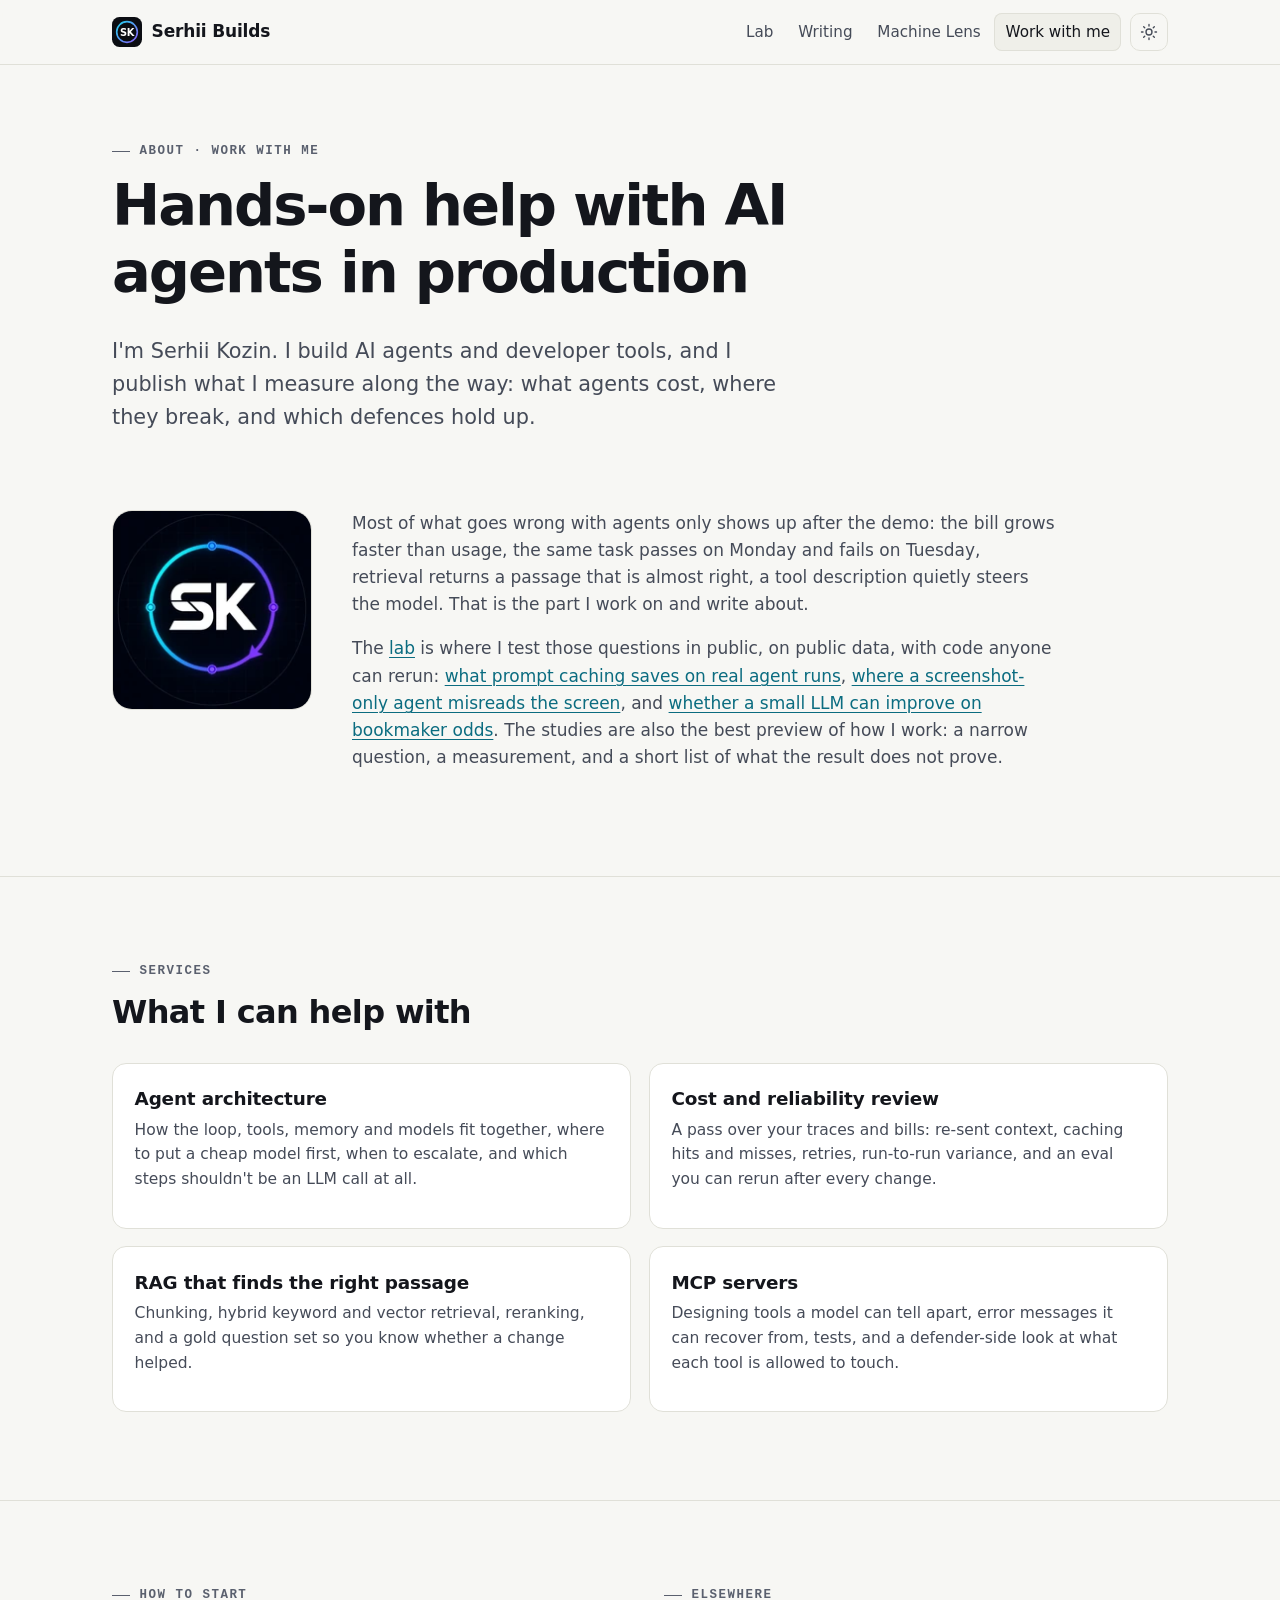
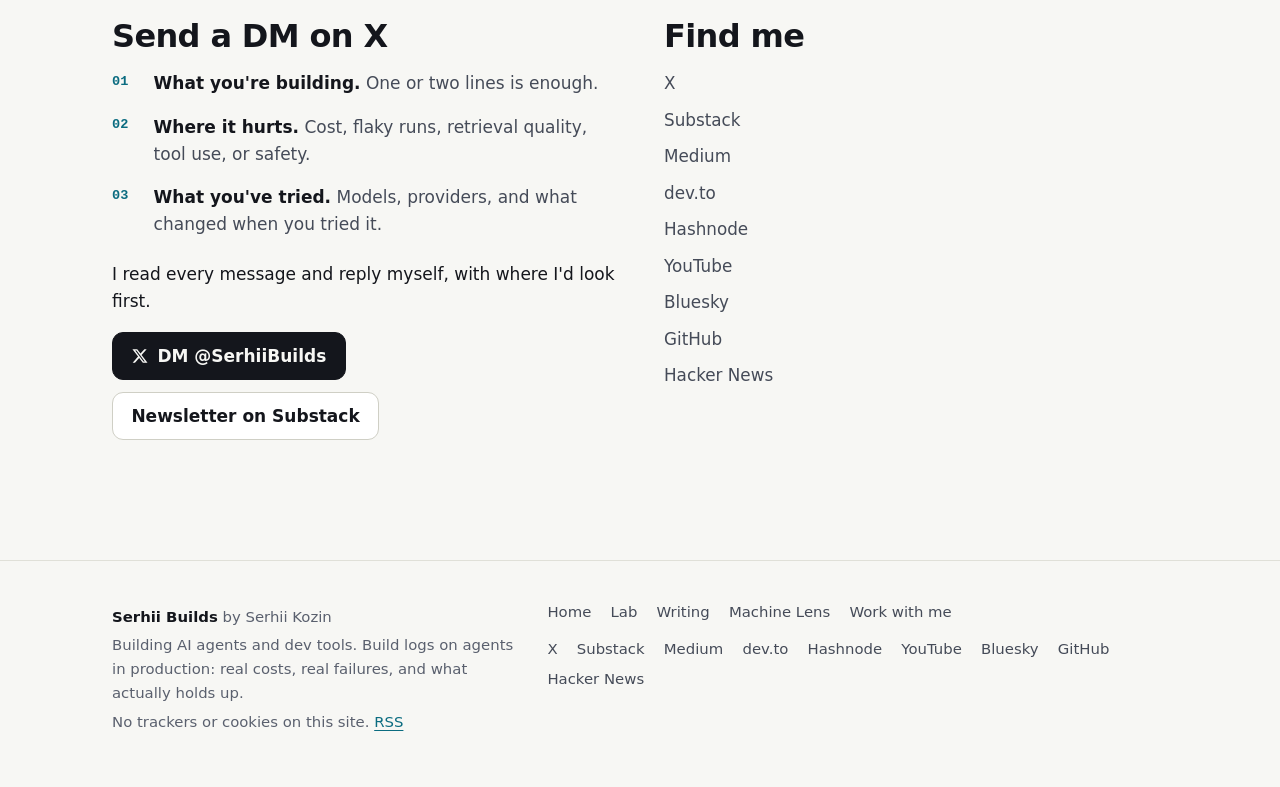
==== about/index.html @ 40eb25e0 "Publish Serhii Builds site" ====
<!doctype html>
<html lang="en">
<head>
<meta charset="utf-8">
<meta name="viewport" content="width=device-width,initial-scale=1">
<title>AI agent consulting: architecture, RAG, MCP · Serhii Builds</title>
<meta name="description" content="Hands-on help with AI agents in production: agent architecture, cost and reliability reviews, RAG retrieval and MCP server design. Start with a DM on X.">
<meta name="author" content="Serhii Kozin">
<link rel="canonical" href="https://serhii-kozin-mobile.github.io/about/">
<meta name="robots" content="index,follow,max-image-preview:large">
<meta property="og:type" content="website">
<meta property="og:site_name" content="Serhii Builds">
<meta property="og:locale" content="en_US">
<meta property="og:title" content="AI agent consulting: architecture, RAG, MCP">
<meta property="og:description" content="Hands-on help with AI agents in production: agent architecture, cost and reliability reviews, RAG retrieval and MCP server design. Start with a DM on X.">
<meta property="og:url" content="https://serhii-kozin-mobile.github.io/about/">
<meta property="og:image" content="https://serhii-kozin-mobile.github.io/og/about.png">
<meta property="og:image:type" content="image/png">
<meta property="og:image:width" content="1200">
<meta property="og:image:height" content="630">
<meta property="og:image:alt" content="Work with Serhii Kozin: agent architecture, cost and reliability reviews, RAG and MCP servers.">
<meta name="twitter:card" content="summary_large_image">
<meta name="twitter:site" content="@SerhiiBuilds">
<meta name="twitter:creator" content="@SerhiiBuilds">
<meta name="twitter:title" content="AI agent consulting: architecture, RAG, MCP">
<meta name="twitter:description" content="Hands-on help with AI agents in production: agent architecture, cost and reliability reviews, RAG retrieval and MCP server design. Start with a DM on X.">
<meta name="twitter:image" content="https://serhii-kozin-mobile.github.io/og/about.png">
<meta name="twitter:image:alt" content="Work with Serhii Kozin: agent architecture, cost and reliability reviews, RAG and MCP servers.">
<script type="application/ld+json">{"@context":"https://schema.org","@graph":[{"@type":"Person","@id":"https://serhii-kozin-mobile.github.io/#person","name":"Serhii Kozin","alternateName":"Serhii Builds","url":"https://serhii-kozin-mobile.github.io/about/","jobTitle":"AI agent developer","description":"Builds AI agents and developer tools, and publishes reproducible studies on what agents in production cost and where they break.","knowsAbout":["AI agents","LLM evaluation","Retrieval-augmented generation","Model Context Protocol","Prompt caching","Computer-use agents","LLM cost optimization"],"sameAs":["https://x.com/SerhiiBuilds","https://serhiibuilds.substack.com","https://medium.com/@serhiibuilds","https://dev.to/serhiibuilds","https://serhiibuilds.hashnode.dev","https://www.youtube.com/@serhii.builds","https://bsky.app/profile/serhiibuilds.bsky.social","https://github.com/serhii-kozin-mobile","https://news.ycombinator.com/user?id=serhiibuilds","https://substack.com/@serhiibuilds"]},{"@type":"WebSite","@id":"https://serhii-kozin-mobile.github.io/#website","url":"https://serhii-kozin-mobile.github.io/","name":"Serhii Builds","alternateName":["SerhiiBuilds","Serhii Kozin"],"description":"Building AI agents and dev tools. Build logs on agents in production: real costs, real failures, and what actually holds up.","inLanguage":"en","publisher":{"@id":"https://serhii-kozin-mobile.github.io/#person"}},{"@type":"AboutPage","@id":"https://serhii-kozin-mobile.github.io/about/#webpage","url":"https://serhii-kozin-mobile.github.io/about/","name":"Hands-on help with AI agents in production","description":"Hands-on help with AI agents in production: agent architecture, cost and reliability reviews, RAG retrieval and MCP server design. Start with a DM on X.","isPartOf":{"@id":"https://serhii-kozin-mobile.github.io/#website"},"inLanguage":"en","mainEntity":{"@id":"https://serhii-kozin-mobile.github.io/#person"},"breadcrumb":{"@id":"https://serhii-kozin-mobile.github.io/about/#breadcrumb"}},{"@type":"BreadcrumbList","@id":"https://serhii-kozin-mobile.github.io/about/#breadcrumb","itemListElement":[{"@type":"ListItem","position":1,"name":"Home","item":"https://serhii-kozin-mobile.github.io/"},{"@type":"ListItem","position":2,"name":"Work with me","item":"https://serhii-kozin-mobile.github.io/about/"}]}]}</script>
<meta name="theme-color" content="#0b0d12" media="(prefers-color-scheme: dark)">
<meta name="theme-color" content="#f7f7f4" media="(prefers-color-scheme: light)">
<link rel="icon" href="/favicon.ico" sizes="48x48">
<link rel="icon" href="/favicon.svg" type="image/svg+xml">
<link rel="apple-touch-icon" href="/apple-touch-icon.png">
<link rel="manifest" href="/site.webmanifest">
<link rel="alternate" type="application/rss+xml" title="Serhii Builds" href="/feed.xml">
<link rel="me" href="https://x.com/SerhiiBuilds">
<script>document.documentElement.classList.add("js");try{var t=localStorage.getItem("theme");if(t)document.documentElement.setAttribute("data-theme",t)}catch(e){}</script>
<style>:root{--bg:#0b0d12;--bg-2:#11141b;--card:#141823;--line:#252b3a;--line-2:#323a4e;--ink:#e8ebf2;--ink-2:#aab2c5;--ink-3:#7d869b;--accent:#4fd1e8;--accent-2:#9b7bff;--accent-ink:#05131a;--good:#5ee0a0;--warn:#ffb86b;--paper:#ffffff;--radius:14px;--sans:system-ui,-apple-system,"Segoe UI",Roboto,"Helvetica Neue",Arial,sans-serif;--mono:ui-monospace,SFMono-Regular,"SF Mono",Menlo,Consolas,"Liberation Mono",monospace;--max:1120px;color-scheme:dark}@media (prefers-color-scheme:light){:root:not([data-theme="dark"]){--bg:#f7f7f4;--bg-2:#efefe9;--card:#ffffff;--line:#e0e0d8;--line-2:#cfcfc5;--ink:#14161c;--ink-2:#454b58;--ink-3:#5a606e;--accent:#0b6c80;--accent-2:#6a46e5;--accent-ink:#ffffff;--good:#0e7646;--warn:#a85a00;color-scheme:light}}:root[data-theme="light"]{--bg:#f7f7f4;--bg-2:#efefe9;--card:#ffffff;--line:#e0e0d8;--line-2:#cfcfc5;--ink:#14161c;--ink-2:#454b58;--ink-3:#5a606e;--accent:#0b6c80;--accent-2:#6a46e5;--accent-ink:#ffffff;--good:#0e7646;--warn:#a85a00;color-scheme:light}*{box-sizing:border-box}html{-webkit-text-size-adjust:100%;scroll-padding-top:5rem}body{margin:0;background:var(--bg);color:var(--ink);font:17px/1.6 var(--sans);text-rendering:optimizeLegibility;-webkit-font-smoothing:antialiased}img{max-width:100%;height:auto;display:block}a{color:var(--accent);text-underline-offset:.2em;text-decoration-thickness:1px}a:hover{text-decoration-thickness:2px}:focus-visible{outline:2px solid var(--accent);outline-offset:3px;border-radius:4px}code{font-family:var(--mono);font-size:.88em;background:var(--bg-2);border:1px solid var(--line);padding:.05em .35em;border-radius:5px}h1,h2,h3{line-height:1.15;letter-spacing:-.02em;margin:0 0 .5em;font-weight:700}h1{font-size:clamp(2.1rem,5.2vw,3.6rem);letter-spacing:-.035em}h2{font-size:clamp(1.5rem,3vw,2rem)}h3{font-size:1.15rem;letter-spacing:-.01em}p{margin:0 0 1em}.wrap{max-width:var(--max);margin:0 auto;padding:0 clamp(1.1rem,4vw,2rem)}.skip{position:absolute;left:-999px;top:0;background:var(--accent);color:var(--accent-ink);padding:.6rem 1rem;z-index:100;border-radius:0 0 8px 0}.skip:focus{left:0}.sr{position:absolute!important;width:1px;height:1px;overflow:hidden;clip:rect(0 0 0 0);white-space:nowrap}.site-head{position:sticky;top:0;z-index:20;background:color-mix(in srgb,var(--bg) 86%,transparent);backdrop-filter:saturate(1.4) blur(10px);-webkit-backdrop-filter:saturate(1.4) blur(10px);border-bottom:1px solid var(--line)}.site-head .wrap{display:flex;align-items:center;gap:1rem;min-height:64px}.brand{display:flex;align-items:center;gap:.6rem;color:var(--ink);text-decoration:none;font-weight:700;letter-spacing:-.01em;white-space:nowrap}.brand svg{width:30px;height:30px;flex:none}.nav{margin-left:auto;display:flex;align-items:center;gap:.15rem}.nav a{color:var(--ink-2);text-decoration:none;padding:.45rem .7rem;border-radius:8px;font-size:.95rem}.nav a:hover{color:var(--ink);background:var(--bg-2)}.nav a[aria-current="page"]{color:var(--ink);background:var(--bg-2);box-shadow:inset 0 0 0 1px var(--line)}.theme-btn{margin-left:.4rem;width:38px;height:38px;border-radius:10px;border:1px solid var(--line);background:transparent;color:var(--ink-2);cursor:pointer;display:grid;place-items:center}.theme-btn:hover{color:var(--ink);border-color:var(--line-2)}.theme-btn svg{width:18px;height:18px}.menu-btn{display:none}@media (max-width:760px){.menu-btn{display:grid;margin-left:auto}.nav{display:none;position:absolute;top:64px;left:0;right:0;flex-direction:column;align-items:stretch;background:var(--bg);border-bottom:1px solid var(--line);padding:.5rem clamp(1.1rem,4vw,2rem) 1rem}.nav.open{display:flex}.nav a{padding:.75rem .6rem;font-size:1.05rem}.theme-btn.in-nav{margin:.4rem 0 0}}html:not(.js) .menu-btn{display:none}@media (max-width:760px){html:not(.js) .nav{display:flex;position:static;flex-direction:row;flex-wrap:wrap;border:0;padding:0}}main{display:block}.section{padding:clamp(3rem,7vw,5.5rem) 0;border-top:1px solid var(--line)}.section:first-child{border-top:0}.eyebrow{font:600 .78rem/1 var(--mono);letter-spacing:.12em;text-transform:uppercase;color:var(--ink-3);margin:0 0 1rem;display:flex;align-items:center;gap:.6rem}.eyebrow::before{content:"";width:18px;height:1px;background:currentColor}.lead{font-size:clamp(1.1rem,2vw,1.3rem);color:var(--ink-2);max-width:42rem}.muted{color:var(--ink-3)}.sec-head{display:flex;justify-content:space-between;align-items:end;gap:1rem;margin-bottom:1.8rem;flex-wrap:wrap}.sec-head h2{margin:0}.more{font-weight:600;text-decoration:none;white-space:nowrap}.more::after{content:" →"}.hero{position:relative;padding:clamp(3.5rem,9vw,7rem) 0 clamp(3rem,7vw,5rem);overflow:hidden}.hero::before{content:"";position:absolute;inset:0;background-image:linear-gradient(var(--line) 1px,transparent 1px),linear-gradient(90deg,var(--line) 1px,transparent 1px);background-size:48px 48px;mask-image:radial-gradient(ellipse 70% 80% at 75% 30%,#000 10%,transparent 70%);-webkit-mask-image:radial-gradient(ellipse 70% 80% at 75% 30%,#000 10%,transparent 70%);opacity:.55;pointer-events:none}.hero .wrap{position:relative}.hero h1{max-width:17ch}.hero-grid{display:grid;grid-template-columns:1.35fr 1fr;gap:3rem;align-items:center}@media (max-width:980px){.hero-grid{grid-template-columns:1fr}}.runlog{background:#07090d;color:#cdd5e4;border:1px solid #232a3a;border-radius:14px;font:500 .84rem/1.75 var(--mono);box-shadow:0 30px 70px -35px rgba(0,0,0,.6);overflow:hidden}.runlog .bar{display:flex;gap:.4rem;padding:.7rem .9rem;border-bottom:1px solid #1b2130;background:#0c0f15}.runlog .bar i{width:10px;height:10px;border-radius:50%;background:#2a3142}.runlog .bar span{margin-left:.5rem;color:#6f7890;font-size:.75rem}.runlog pre{margin:0;padding:1rem 1.1rem 1.1rem;white-space:pre-wrap;font:inherit}.runlog .c{color:#6f7890}.runlog .p{color:#4fd1e8}.runlog .v{color:#fff;font-weight:700}.runlog .ok{color:#5ee0a0}.runlog a{color:#9b7bff}.hero h1 em{font-style:normal;background:linear-gradient(90deg,var(--accent),var(--accent-2));-webkit-background-clip:text;background-clip:text;color:transparent}.hero .lead{margin:1.2rem 0 2rem}.btns{display:flex;flex-wrap:wrap;gap:.75rem}.btn{display:inline-flex;align-items:center;gap:.5rem;padding:.8rem 1.15rem;border-radius:11px;font-weight:650;text-decoration:none;border:1px solid var(--line-2);color:var(--ink);background:var(--card);line-height:1.2}.btn:hover{border-color:var(--ink-3)}.btn.primary{background:var(--ink);color:var(--bg);border-color:var(--ink)}.btn.primary:hover{opacity:.9}.btn svg{width:18px;height:18px}.hero-meta{margin-top:2.4rem;display:flex;flex-wrap:wrap;gap:.5rem 1.4rem;font:500 .85rem/1.4 var(--mono);color:var(--ink-3)}.hero-meta span::before{content:"▸ ";color:var(--accent)}.grid{display:grid;gap:1.1rem}.grid.three{grid-template-columns:repeat(auto-fit,minmax(290px,1fr))}.grid.two{grid-template-columns:repeat(2,1fr)}@media (max-width:700px){.grid.two{grid-template-columns:1fr}}.card{background:var(--card);border:1px solid var(--line);border-radius:var(--radius);padding:1.35rem 1.35rem 1.25rem;display:flex;flex-direction:column;position:relative}a.card{color:inherit;text-decoration:none;transition:border-color .15s,transform .15s}a.card:hover{border-color:var(--line-2);transform:translateY(-2px)}@media (prefers-reduced-motion:reduce){a.card,a.card:hover{transition:none;transform:none}}.receipt-top{display:flex;justify-content:space-between;gap:.5rem;font:500 .75rem/1.3 var(--mono);color:var(--ink-3);letter-spacing:.04em;text-transform:uppercase;padding-bottom:.9rem;margin-bottom:1rem;border-bottom:1px dashed var(--line-2)}.big{font:700 clamp(1.9rem,4vw,2.5rem)/1.05 var(--mono);letter-spacing:-.04em;margin:0 0 .6rem;color:var(--ink)}.big.grad{background:linear-gradient(90deg,var(--accent),var(--accent-2));-webkit-background-clip:text;background-clip:text;color:transparent}.card h3,.card h2{margin:.2rem 0 .5rem;font-size:1.15rem;letter-spacing:-.01em}.card p{color:var(--ink-2);font-size:.97rem}.card p.big{font-size:clamp(1.7rem,3.4vw,2.3rem);color:var(--ink);white-space:nowrap}.card p.big.long{font-size:clamp(1.35rem,2.4vw,1.75rem);line-height:1.35}.card .foot{margin-top:auto;padding-top:.8rem;font-size:.9rem;color:var(--ink-3);display:flex;justify-content:space-between;gap:.5rem;flex-wrap:wrap}.pill{display:inline-flex;align-items:center;gap:.35rem;font:600 .72rem/1 var(--mono);letter-spacing:.05em;text-transform:uppercase;padding:.35rem .55rem;border-radius:999px;border:1px solid var(--line-2);color:var(--ink-2);white-space:nowrap}.pill.ok{color:var(--good);border-color:color-mix(in srgb,var(--good) 40%,transparent)}.pill.dev{color:var(--warn);border-color:color-mix(in srgb,var(--warn) 45%,transparent)}.pill.ok::before,.pill.dev::before{content:"";width:6px;height:6px;border-radius:50%;background:currentColor}.tags{display:flex;flex-wrap:wrap;gap:.4rem;margin:.2rem 0 0;padding:0;list-style:none}.tags li{font:500 .75rem/1 var(--mono);color:var(--ink-3);padding:.3rem .5rem;border-radius:6px;background:var(--bg-2)}.list{list-style:none;margin:0;padding:0;border-top:1px solid var(--line)}.list li{padding:1.1rem 0;border-bottom:1px solid var(--line);display:grid;grid-template-columns:8.5rem 1fr;gap:.3rem 1.2rem;align-items:baseline}.list .date{font:500 .85rem/1.4 var(--mono);color:var(--ink-3)}.list h3{margin:0;font-size:1.1rem}.list h3 a{color:var(--ink);text-decoration:none}.list h3 a:hover{color:var(--accent)}.list p{grid-column:2;margin:.15rem 0 0;color:var(--ink-2);font-size:.97rem}.list .links{grid-column:2;display:flex;gap:.9rem;flex-wrap:wrap;font-size:.92rem;margin-top:.35rem}@media (max-width:620px){.list li{grid-template-columns:1fr}.list p,.list .links{grid-column:1}}.features{display:grid;grid-template-columns:repeat(auto-fit,minmax(240px,1fr));gap:1.6rem 2rem;margin:0;padding:0;list-style:none}.features li{border-left:2px solid var(--line-2);padding:0 0 0 1rem}.features h3{margin:0 0 .35rem;font-size:1.05rem}.features p{color:var(--ink-2);margin:0;font-size:.96rem}.features .num{font:600 .78rem/1 var(--mono);color:var(--accent);display:block;margin-bottom:.55rem}.cta{background:linear-gradient(135deg,color-mix(in srgb,var(--accent) 14%,var(--card)),color-mix(in srgb,var(--accent-2) 14%,var(--card)));border:1px solid var(--line-2);border-radius:20px;padding:clamp(1.6rem,4vw,2.8rem);display:grid;grid-template-columns:1.4fr 1fr;gap:1.5rem 2.5rem;align-items:center}.cta h2{margin-bottom:.4rem}.cta p{color:var(--ink-2);margin:0}.cta .btns{justify-content:flex-end}@media (max-width:760px){.cta{grid-template-columns:1fr}.cta .btns{justify-content:flex-start}}.page-head{padding-top:clamp(3rem,7vw,5rem);padding-bottom:clamp(1.5rem,3vw,2.5rem)}.page-head h1{max-width:22ch}.page-head.study h1{font-size:clamp(1.9rem,4.4vw,3rem);max-width:26ch}.meta-row{display:flex;flex-wrap:wrap;gap:.6rem 1rem;align-items:center;margin-top:1.2rem;font:500 .85rem/1.4 var(--mono);color:var(--ink-3)}.prose{max-width:44rem}.prose h2{font-size:1.45rem;margin:2.6rem 0 .8rem}.prose ul{padding-left:1.2rem;margin:0 0 1.2rem}.prose li{margin:.45rem 0;color:var(--ink-2)}.prose li strong{color:var(--ink)}.prose p{color:var(--ink-2)}.headline{border:1px solid var(--line);background:var(--card);border-radius:var(--radius);padding:1.4rem 1.5rem;margin:0 0 2rem;max-width:44rem}.headline .big{font-size:clamp(2.2rem,6vw,3.2rem)}.headline p{margin:0;color:var(--ink-2)}figure{margin:2rem 0}.chart img{margin:0 auto}.chart{background:var(--paper);border-radius:12px;padding:clamp(.4rem,1.5vw,1rem);border:1px solid var(--line)}figcaption{font-size:.9rem;color:var(--ink-3);margin-top:.6rem}.wide{max-width:60rem}.note{border-left:3px solid var(--warn);background:var(--bg-2);padding:1rem 1.2rem;border-radius:0 10px 10px 0;color:var(--ink-2);max-width:44rem;font-size:.96rem}.note strong{color:var(--ink)}.two-col{display:grid;grid-template-columns:1fr 1fr;gap:2rem 3rem}@media (max-width:820px){.two-col{grid-template-columns:1fr}}.back{font-size:.92rem;text-decoration:none}.back::before{content:"← "}.ml-hero{display:grid;grid-template-columns:1.1fr 1fr;gap:2.5rem;align-items:center}@media (max-width:880px){.ml-hero{grid-template-columns:1fr}}.mock{background:var(--card);border:1px solid var(--line-2);border-radius:16px;padding:1.1rem;box-shadow:0 30px 60px -30px rgba(0,0,0,.45)}.mock-bar{display:flex;gap:.4rem;margin-bottom:1rem}.mock-bar i{width:10px;height:10px;border-radius:50%;background:var(--line-2)}.mock-row{display:grid;grid-template-columns:5.5rem 1fr;gap:.8rem;align-items:center;margin:.85rem 0;font:500 .82rem/1 var(--mono);color:var(--ink-2)}.mock-track{height:12px;border-radius:6px;background:var(--bg-2);overflow:hidden;display:flex}.mock-track span{display:block;height:100%}.mock-cap{font-size:.8rem;color:var(--ink-3);margin-top:1rem;font-family:var(--mono)}.faq dt{font-weight:650;margin-top:1.3rem}.faq dd{margin:.3rem 0 0;color:var(--ink-2)}.about-grid{display:grid;grid-template-columns:200px 1fr;gap:2.5rem;align-items:start}.about-grid img{border-radius:20px;border:1px solid var(--line)}@media (max-width:700px){.about-grid{grid-template-columns:1fr}.about-grid img{width:120px}}.steps{counter-reset:s;list-style:none;padding:0;margin:0;display:grid;gap:1rem}.steps li{counter-increment:s;padding-left:2.6rem;position:relative;color:var(--ink-2)}.steps li::before{content:counter(s,decimal-leading-zero);position:absolute;left:0;top:.05rem;font:600 .85rem/1.6 var(--mono);color:var(--accent)}.steps strong{color:var(--ink)}.site-foot{border-top:1px solid var(--line);padding:2.5rem 0 3rem;margin-top:2rem;font-size:.93rem;color:var(--ink-3)}.foot-grid{display:grid;grid-template-columns:1.3fr 2fr;gap:2rem}@media (max-width:760px){.foot-grid{grid-template-columns:1fr}}.social{display:flex;flex-wrap:wrap;gap:.4rem 1.2rem;list-style:none;margin:0;padding:0}.social a{color:var(--ink-2);text-decoration:none}.social a:hover{color:var(--accent)}.site-foot p{margin:.3rem 0}.nf{min-height:55vh;display:flex;flex-direction:column;justify-content:center}.nf .big{font-size:clamp(4rem,14vw,8rem)}@media (max-width:520px){.runlog{font-size:.7rem}.runlog pre{padding:.85rem .8rem}}picture{display:block}.crumbs{font-size:.92rem;color:var(--ink-3)}.crumbs a{text-decoration:underline;text-decoration-color:color-mix(in srgb,currentColor 45%,transparent)}div.mock{margin:2rem 0}.mock-cap{margin-bottom:0}</style>
</head>
<body>
<a class="skip" href="#main">Skip to content</a>
<header class="site-head"><div class="wrap">
<a class="brand" href="/"><svg viewBox="0 0 64 64" aria-hidden="true"><defs><linearGradient id="g" x1="0" y1="0" x2="1" y2="1"><stop offset="0" stop-color="#22d3ee"/><stop offset="1" stop-color="#8b5cf6"/></linearGradient></defs><rect width="64" height="64" rx="16" fill="#0b0d12"/><circle cx="32" cy="32" r="22" fill="none" stroke="url(#g)" stroke-width="3.5"/><text x="32" y="39.5" text-anchor="middle" font-family="system-ui,Segoe UI,Arial,sans-serif" font-weight="800" font-size="21" fill="#fff" letter-spacing="-1">SK</text></svg><span>Serhii Builds</span></a>
<button class="theme-btn menu-btn" data-menu aria-expanded="false" aria-controls="nav" aria-label="Menu"><svg viewBox="0 0 24 24" aria-hidden="true" fill="none" stroke="currentColor" stroke-width="1.8" stroke-linecap="round"><path d="M4 7h16M4 12h16M4 17h16"/></svg></button>
<nav class="nav" id="nav" aria-label="Main"><a href="/lab/">Lab</a><a href="/writing/">Writing</a><a href="/machine-lens/">Machine Lens</a><a href="/about/" aria-current="page">Work with me</a><button class="theme-btn in-nav" data-theme-toggle aria-label="Toggle theme"><svg viewBox="0 0 24 24" aria-hidden="true" fill="none" stroke="currentColor" stroke-width="1.8" stroke-linecap="round"><circle cx="12" cy="12" r="4"/><path d="M12 2v2M12 20v2M4.9 4.9l1.4 1.4M17.7 17.7l1.4 1.4M2 12h2M20 12h2M4.9 19.1l1.4-1.4M17.7 6.3l1.4-1.4"/></svg></button></nav>
</div></header>
<main id="main">
<div class="wrap page-head"><p class="eyebrow">About · work with me</p><h1>Hands-on help with AI agents in production</h1>
<p class="lead">I'm Serhii Kozin. I build AI agents and developer tools, and I publish what I measure along the way: what agents cost, where they break, and which defences hold up.</p></div>
<section class="section" style="border-top:0;padding-top:1rem"><div class="wrap about-grid">
<picture><source type="image/webp" srcset="/sk-mark-200.webp 200w, /sk-mark-400.webp 400w" sizes="(max-width: 700px) 120px, 200px"><img src="/sk-mark.jpg" alt="Serhii Builds logo: the letters SK inside a glowing ring" width="200" height="200" fetchpriority="high"></picture>
<div class="prose"><p>Most of what goes wrong with agents only shows up after the demo: the bill grows faster than usage, the same task passes on Monday and fails on Tuesday, retrieval returns a passage that is almost right, a tool description quietly steers the model. That is the part I work on and write about.</p>
<p>The <a href="/lab/">lab</a> is where I test those questions in public, on public data, with code anyone can rerun: <a href="/lab/prompt-cache-agent-loop/">what prompt caching saves on real agent runs</a>, <a href="/lab/poker-vision-agent/">where a screenshot-only agent misreads the screen</a>, and <a href="/lab/llm-vs-bookmaker-epl/">whether a small LLM can improve on bookmaker odds</a>. The studies are also the best preview of how I work: a narrow question, a measurement, and a short list of what the result does not prove.</p></div>
</div></section>
<section class="section"><div class="wrap"><p class="eyebrow">Services</p><h2>What I can help with</h2>
<div class="grid two" style="margin-top:2rem">
<div class="card"><h3>Agent architecture</h3><p>How the loop, tools, memory and models fit together, where to put a cheap model first, when to escalate, and which steps shouldn't be an LLM call at all.</p></div>
<div class="card"><h3>Cost and reliability review</h3><p>A pass over your traces and bills: re-sent context, caching hits and misses, retries, run-to-run variance, and an eval you can rerun after every change.</p></div>
<div class="card"><h3>RAG that finds the right passage</h3><p>Chunking, hybrid keyword and vector retrieval, reranking, and a gold question set so you know whether a change helped.</p></div>
<div class="card"><h3>MCP servers</h3><p>Designing tools a model can tell apart, error messages it can recover from, tests, and a defender-side look at what each tool is allowed to touch.</p></div>
</div></div></section>
<section class="section"><div class="wrap two-col">
<div><p class="eyebrow">How to start</p><h2>Send a DM on X</h2>
<ol class="steps"><li><strong>What you're building.</strong> One or two lines is enough.</li>
<li><strong>Where it hurts.</strong> Cost, flaky runs, retrieval quality, tool use, or safety.</li>
<li><strong>What you've tried.</strong> Models, providers, and what changed when you tried it.</li></ol>
<p style="margin-top:1.4rem">I read every message and reply myself, with where I'd look first.</p>
<div class="btns"><a class="btn primary" href="https://x.com/SerhiiBuilds"><svg viewBox="0 0 24 24" aria-hidden="true" fill="currentColor"><path d="M17.8 3h3.1l-6.8 7.7L22 21h-6.2l-4.9-6.4L5.3 21H2.2l7.2-8.3L1.9 3h6.4l4.4 5.8L17.8 3Zm-1.1 16.2h1.7L7.4 4.7H5.6l11.1 14.5Z"/></svg>DM @SerhiiBuilds</a><a class="btn" href="https://serhiibuilds.substack.com">Newsletter on Substack</a></div></div>
<div><p class="eyebrow">Elsewhere</p><h2>Find me</h2><ul class="social" style="flex-direction:column;gap:.6rem;font-size:1.05rem"><li><a href="https://x.com/SerhiiBuilds" rel="me noopener">X</a></li><li><a href="https://serhiibuilds.substack.com" rel="me noopener">Substack</a></li><li><a href="https://medium.com/@serhiibuilds" rel="me noopener">Medium</a></li><li><a href="https://dev.to/serhiibuilds" rel="me noopener">dev.to</a></li><li><a href="https://serhiibuilds.hashnode.dev" rel="me noopener">Hashnode</a></li><li><a href="https://www.youtube.com/@serhii.builds" rel="me noopener">YouTube</a></li><li><a href="https://bsky.app/profile/serhiibuilds.bsky.social" rel="me noopener">Bluesky</a></li><li><a href="https://github.com/serhii-kozin-mobile" rel="me noopener">GitHub</a></li><li><a href="https://news.ycombinator.com/user?id=serhiibuilds" rel="me noopener">Hacker News</a></li></ul></div>
</div></section>
</main>
<footer class="site-foot"><div class="wrap foot-grid">
<div><p><strong style="color:var(--ink)">Serhii Builds</strong> by Serhii Kozin</p><p>Building AI agents and dev tools. Build logs on agents in production: real costs, real failures, and what actually holds up.</p><p>No trackers or cookies on this site. <a href="/feed.xml">RSS</a></p></div>
<div><p class="sr">Site</p><ul class="social"><li><a href="/">Home</a></li><li><a href="/lab/">Lab</a></li><li><a href="/writing/">Writing</a></li><li><a href="/machine-lens/">Machine Lens</a></li><li><a href="/about/">Work with me</a></li></ul><p class="sr">Elsewhere</p><ul class="social" style="margin-top:.8rem"><li><a href="https://x.com/SerhiiBuilds" rel="me noopener">X</a></li><li><a href="https://serhiibuilds.substack.com" rel="me noopener">Substack</a></li><li><a href="https://medium.com/@serhiibuilds" rel="me noopener">Medium</a></li><li><a href="https://dev.to/serhiibuilds" rel="me noopener">dev.to</a></li><li><a href="https://serhiibuilds.hashnode.dev" rel="me noopener">Hashnode</a></li><li><a href="https://www.youtube.com/@serhii.builds" rel="me noopener">YouTube</a></li><li><a href="https://bsky.app/profile/serhiibuilds.bsky.social" rel="me noopener">Bluesky</a></li><li><a href="https://github.com/serhii-kozin-mobile" rel="me noopener">GitHub</a></li><li><a href="https://news.ycombinator.com/user?id=serhiibuilds" rel="me noopener">Hacker News</a></li></ul></div>
</div></footer>
<script>(function(){
  var d=document.documentElement, KEY="theme";
  d.classList.add("js");
  function cur(){return d.getAttribute("data-theme")||(matchMedia("(prefers-color-scheme: light)").matches?"light":"dark")}
  function label(b){var t=cur();b.setAttribute("aria-label",t==="dark"?"Switch to light theme":"Switch to dark theme");b.setAttribute("title",b.getAttribute("aria-label"))}
  document.addEventListener("DOMContentLoaded",function(){
    document.querySelectorAll("[data-theme-toggle]").forEach(function(b){
      label(b);
      b.addEventListener("click",function(){
        var n=cur()==="dark"?"light":"dark";
        d.setAttribute("data-theme",n);
        try{localStorage.setItem(KEY,n)}catch(e){}
        document.querySelectorAll("[data-theme-toggle]").forEach(label);
      });
    });
    var m=document.querySelector("[data-menu]"),nav=document.getElementById("nav");
    if(m&&nav){m.addEventListener("click",function(){var o=nav.classList.toggle("open");m.setAttribute("aria-expanded",o?"true":"false")})}
  });
})();</script>
</body>
</html>
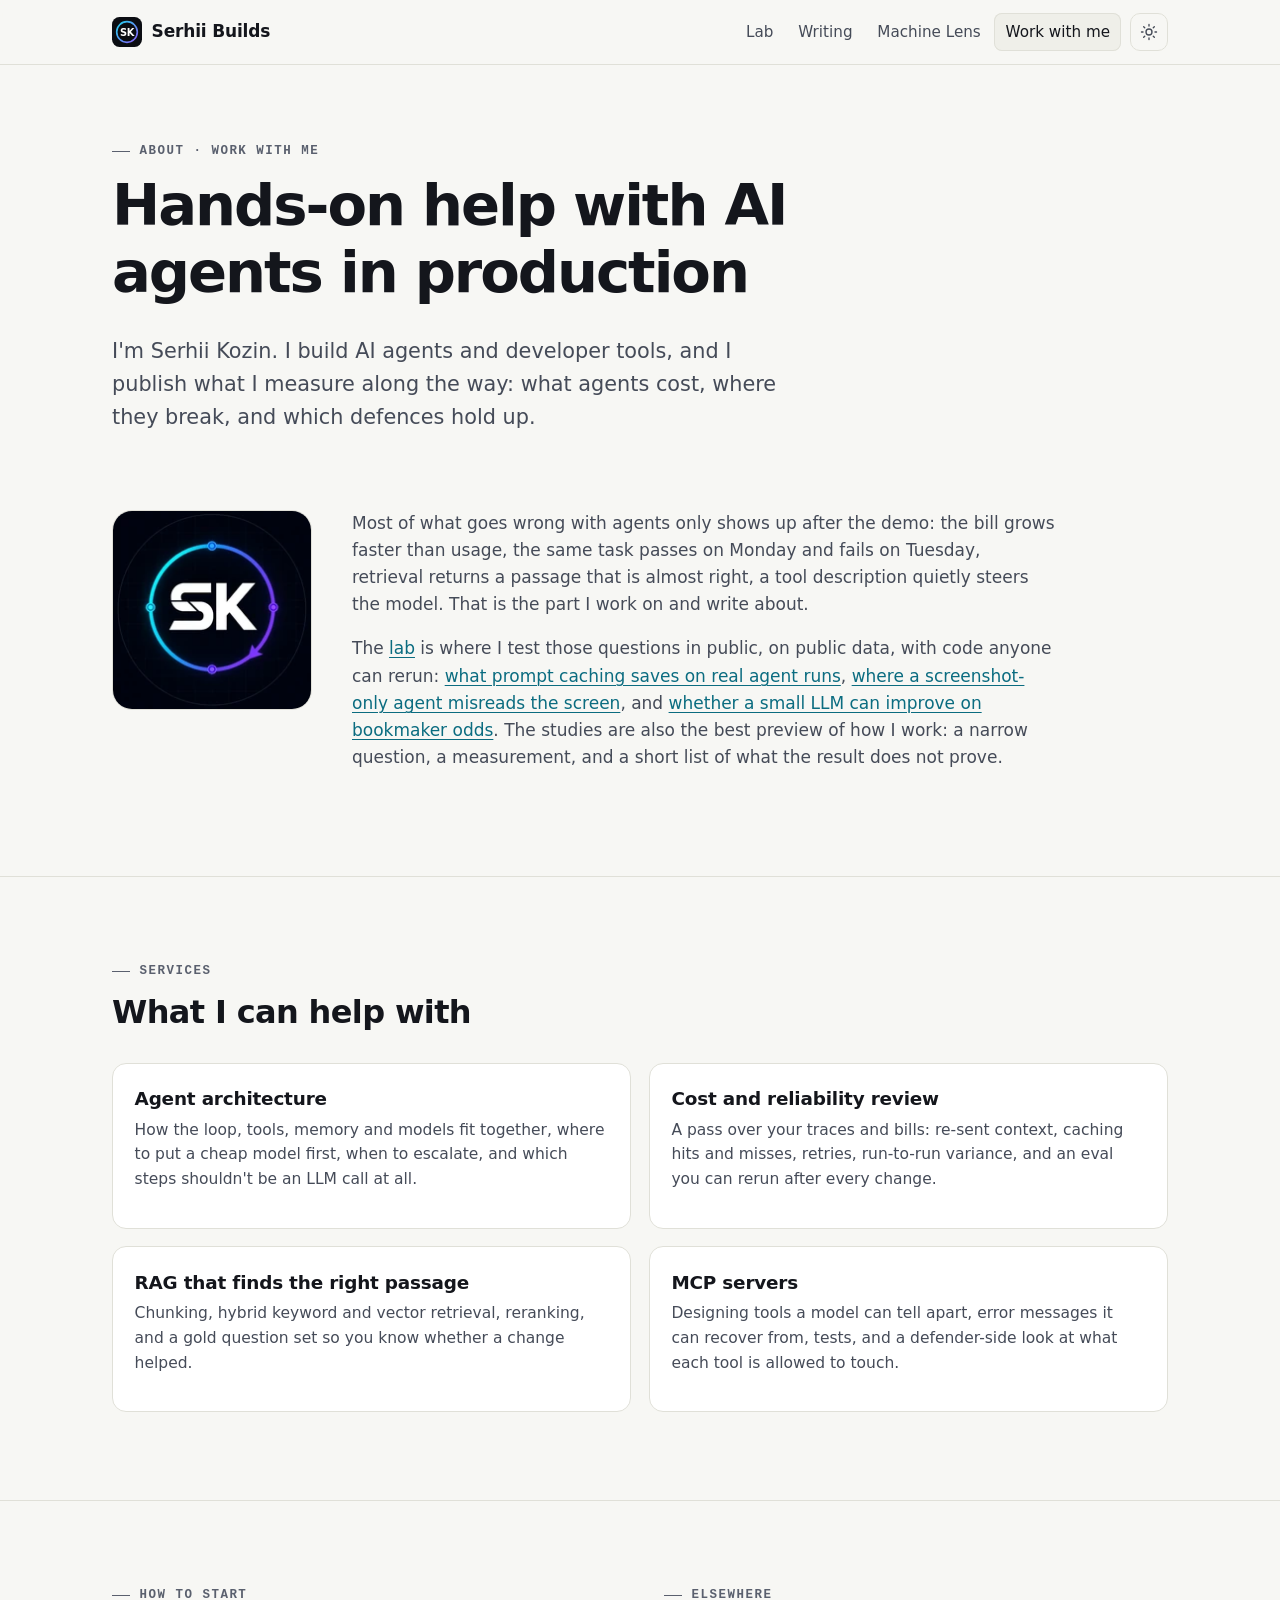
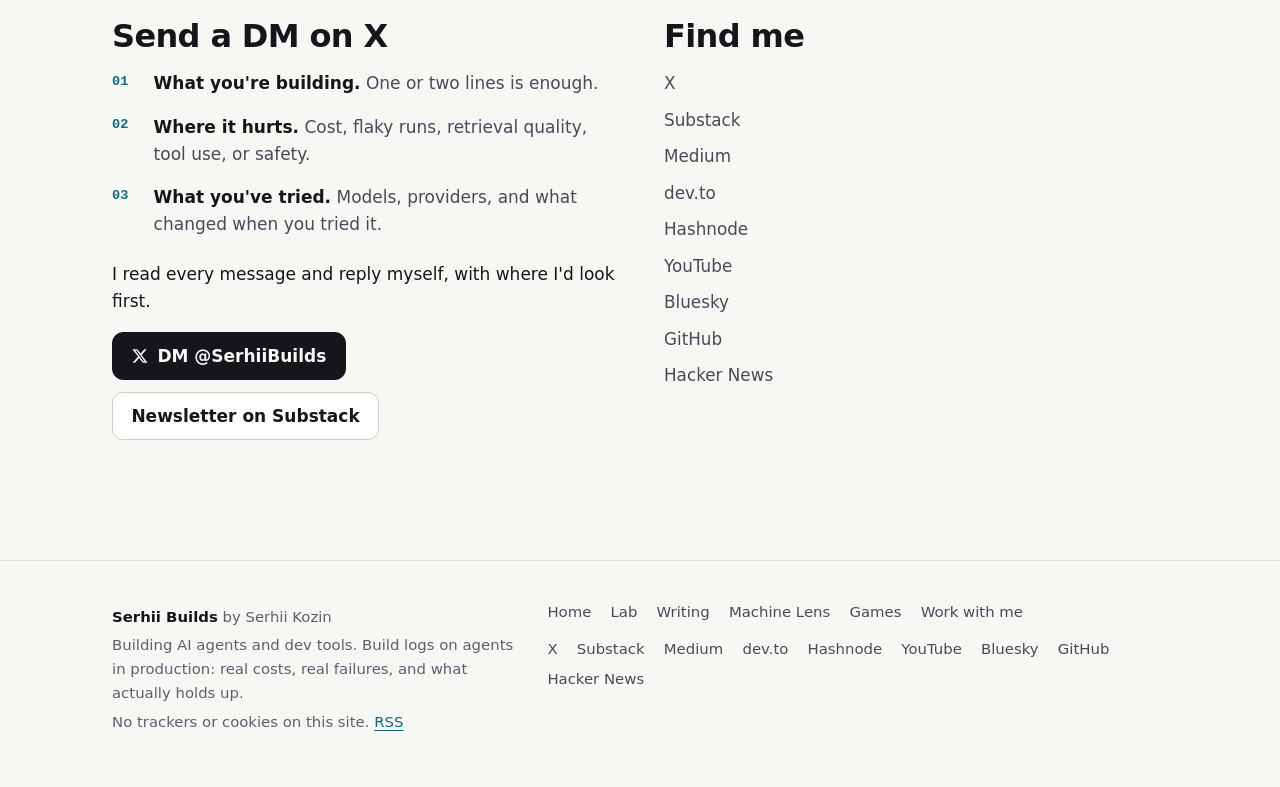
==== commit 111bc600: "Add /games/ with Teeter Isles and TALLOWBORN" ====
--- a/about/index.html
+++ b/about/index.html
@@ -72,7 +72,7 @@
 </main>
 <footer class="site-foot"><div class="wrap foot-grid">
 <div><p><strong style="color:var(--ink)">Serhii Builds</strong> by Serhii Kozin</p><p>Building AI agents and dev tools. Build logs on agents in production: real costs, real failures, and what actually holds up.</p><p>No trackers or cookies on this site. <a href="/feed.xml">RSS</a></p></div>
-<div><p class="sr">Site</p><ul class="social"><li><a href="/">Home</a></li><li><a href="/lab/">Lab</a></li><li><a href="/writing/">Writing</a></li><li><a href="/machine-lens/">Machine Lens</a></li><li><a href="/about/">Work with me</a></li></ul><p class="sr">Elsewhere</p><ul class="social" style="margin-top:.8rem"><li><a href="https://x.com/SerhiiBuilds" rel="me noopener">X</a></li><li><a href="https://serhiibuilds.substack.com" rel="me noopener">Substack</a></li><li><a href="https://medium.com/@serhiibuilds" rel="me noopener">Medium</a></li><li><a href="https://dev.to/serhiibuilds" rel="me noopener">dev.to</a></li><li><a href="https://serhiibuilds.hashnode.dev" rel="me noopener">Hashnode</a></li><li><a href="https://www.youtube.com/@serhii.builds" rel="me noopener">YouTube</a></li><li><a href="https://bsky.app/profile/serhiibuilds.bsky.social" rel="me noopener">Bluesky</a></li><li><a href="https://github.com/serhii-kozin-mobile" rel="me noopener">GitHub</a></li><li><a href="https://news.ycombinator.com/user?id=serhiibuilds" rel="me noopener">Hacker News</a></li></ul></div>
+<div><p class="sr">Site</p><ul class="social"><li><a href="/">Home</a></li><li><a href="/lab/">Lab</a></li><li><a href="/writing/">Writing</a></li><li><a href="/machine-lens/">Machine Lens</a></li><li><a href="/games/">Games</a></li><li><a href="/about/">Work with me</a></li></ul><p class="sr">Elsewhere</p><ul class="social" style="margin-top:.8rem"><li><a href="https://x.com/SerhiiBuilds" rel="me noopener">X</a></li><li><a href="https://serhiibuilds.substack.com" rel="me noopener">Substack</a></li><li><a href="https://medium.com/@serhiibuilds" rel="me noopener">Medium</a></li><li><a href="https://dev.to/serhiibuilds" rel="me noopener">dev.to</a></li><li><a href="https://serhiibuilds.hashnode.dev" rel="me noopener">Hashnode</a></li><li><a href="https://www.youtube.com/@serhii.builds" rel="me noopener">YouTube</a></li><li><a href="https://bsky.app/profile/serhiibuilds.bsky.social" rel="me noopener">Bluesky</a></li><li><a href="https://github.com/serhii-kozin-mobile" rel="me noopener">GitHub</a></li><li><a href="https://news.ycombinator.com/user?id=serhiibuilds" rel="me noopener">Hacker News</a></li></ul></div>
 </div></footer>
 <script>(function(){
   var d=document.documentElement, KEY="theme";
